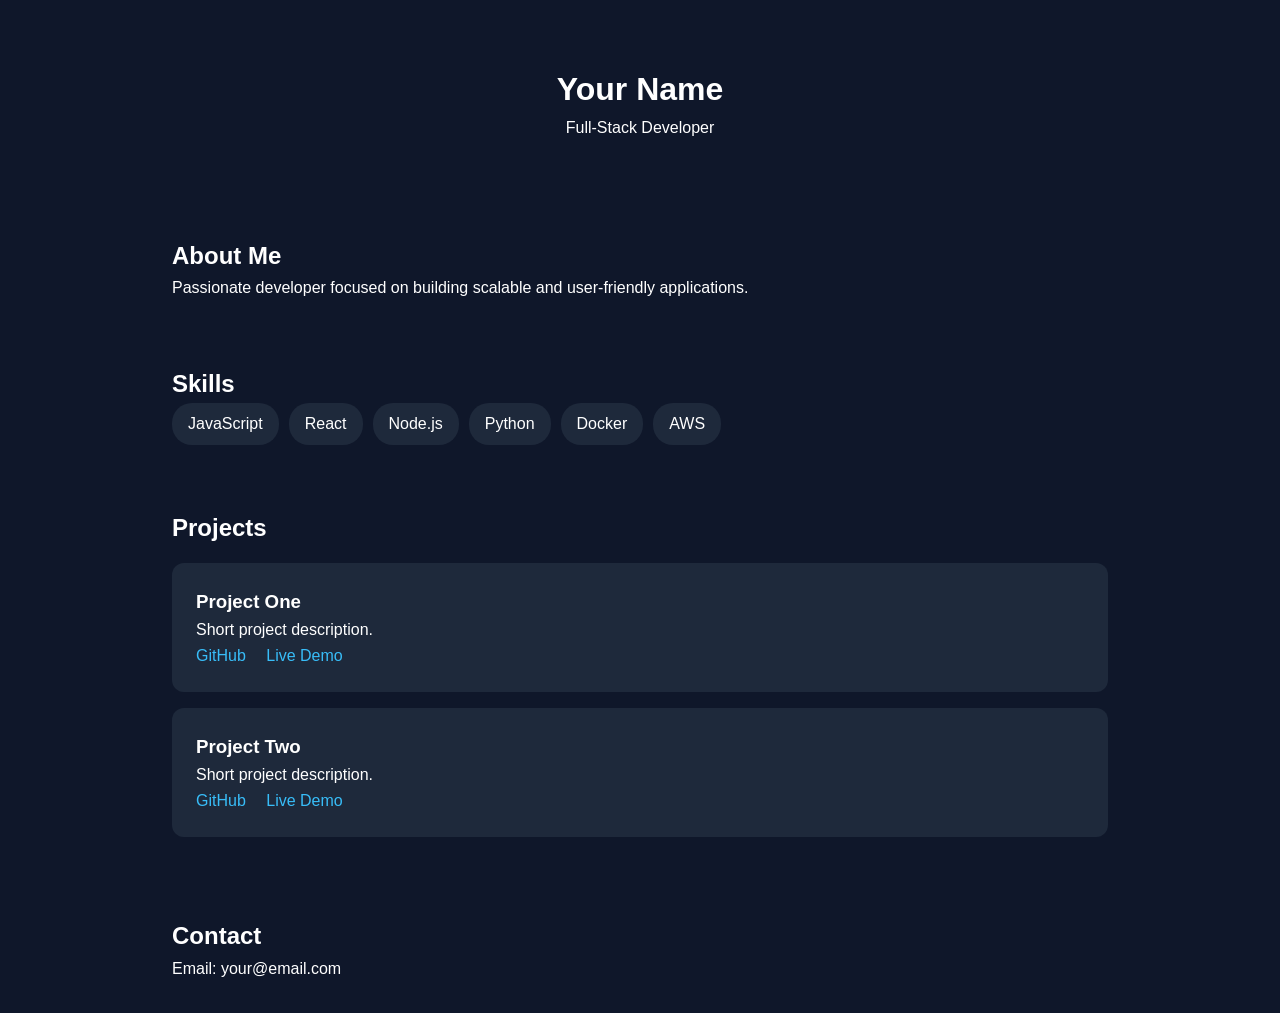
==== index.html @ a0dd7fea "Deleting portfolie file" ====
<!DOCTYPE html>
<html lang="en">
<head>
  <meta charset="UTF-8">
  <meta name="viewport" content="width=device-width, initial-scale=1.0">
  <title>Your Name | Developer Portfolio</title>
  <link rel="stylesheet" href="styles.css">
</head>
<body>

<header>
  <h1>Your Name</h1>
  <p>Full-Stack Developer</p>
</header>

<section id="about">
  <h2>About Me</h2>
  <p>
    Passionate developer focused on building scalable and user-friendly
    applications.
  </p>
</section>

<section id="skills">
  <h2>Skills</h2>
  <div class="skills">
    <span>JavaScript</span>
    <span>React</span>
    <span>Node.js</span>
    <span>Python</span>
    <span>Docker</span>
    <span>AWS</span>
  </div>
</section>

<section id="projects">
  <h2>Projects</h2>

  <div class="project-card">
    <h3>Project One</h3>
    <p>Short project description.</p>
    <a href="#">GitHub</a>
    <a href="#">Live Demo</a>
  </div>

  <div class="project-card">
    <h3>Project Two</h3>
    <p>Short project description.</p>
    <a href="#">GitHub</a>
    <a href="#">Live Demo</a>
  </div>
</section>

<section id="contact">
  <h2>Contact</h2>
  <p>Email: your@email.com</p>
</section>

</body>
</html>
---- styles.css ----
* {
  margin: 0;
  padding: 0;
  box-sizing: border-box;
}

body {
  font-family: Inter, sans-serif;
  line-height: 1.6;
  background: #0f172a;
  color: white;
}

header {
  text-align: center;
  padding: 4rem 1rem;
}

section {
  max-width: 1000px;
  margin: auto;
  padding: 2rem;
}

.skills {
  display: flex;
  flex-wrap: wrap;
  gap: 10px;
}

.skills span {
  background: #1e293b;
  padding: 8px 16px;
  border-radius: 20px;
}

.project-card {
  background: #1e293b;
  padding: 1.5rem;
  border-radius: 12px;
  margin: 1rem 0;
}

a {
  color: #38bdf8;
  text-decoration: none;
  margin-right: 1rem;
}
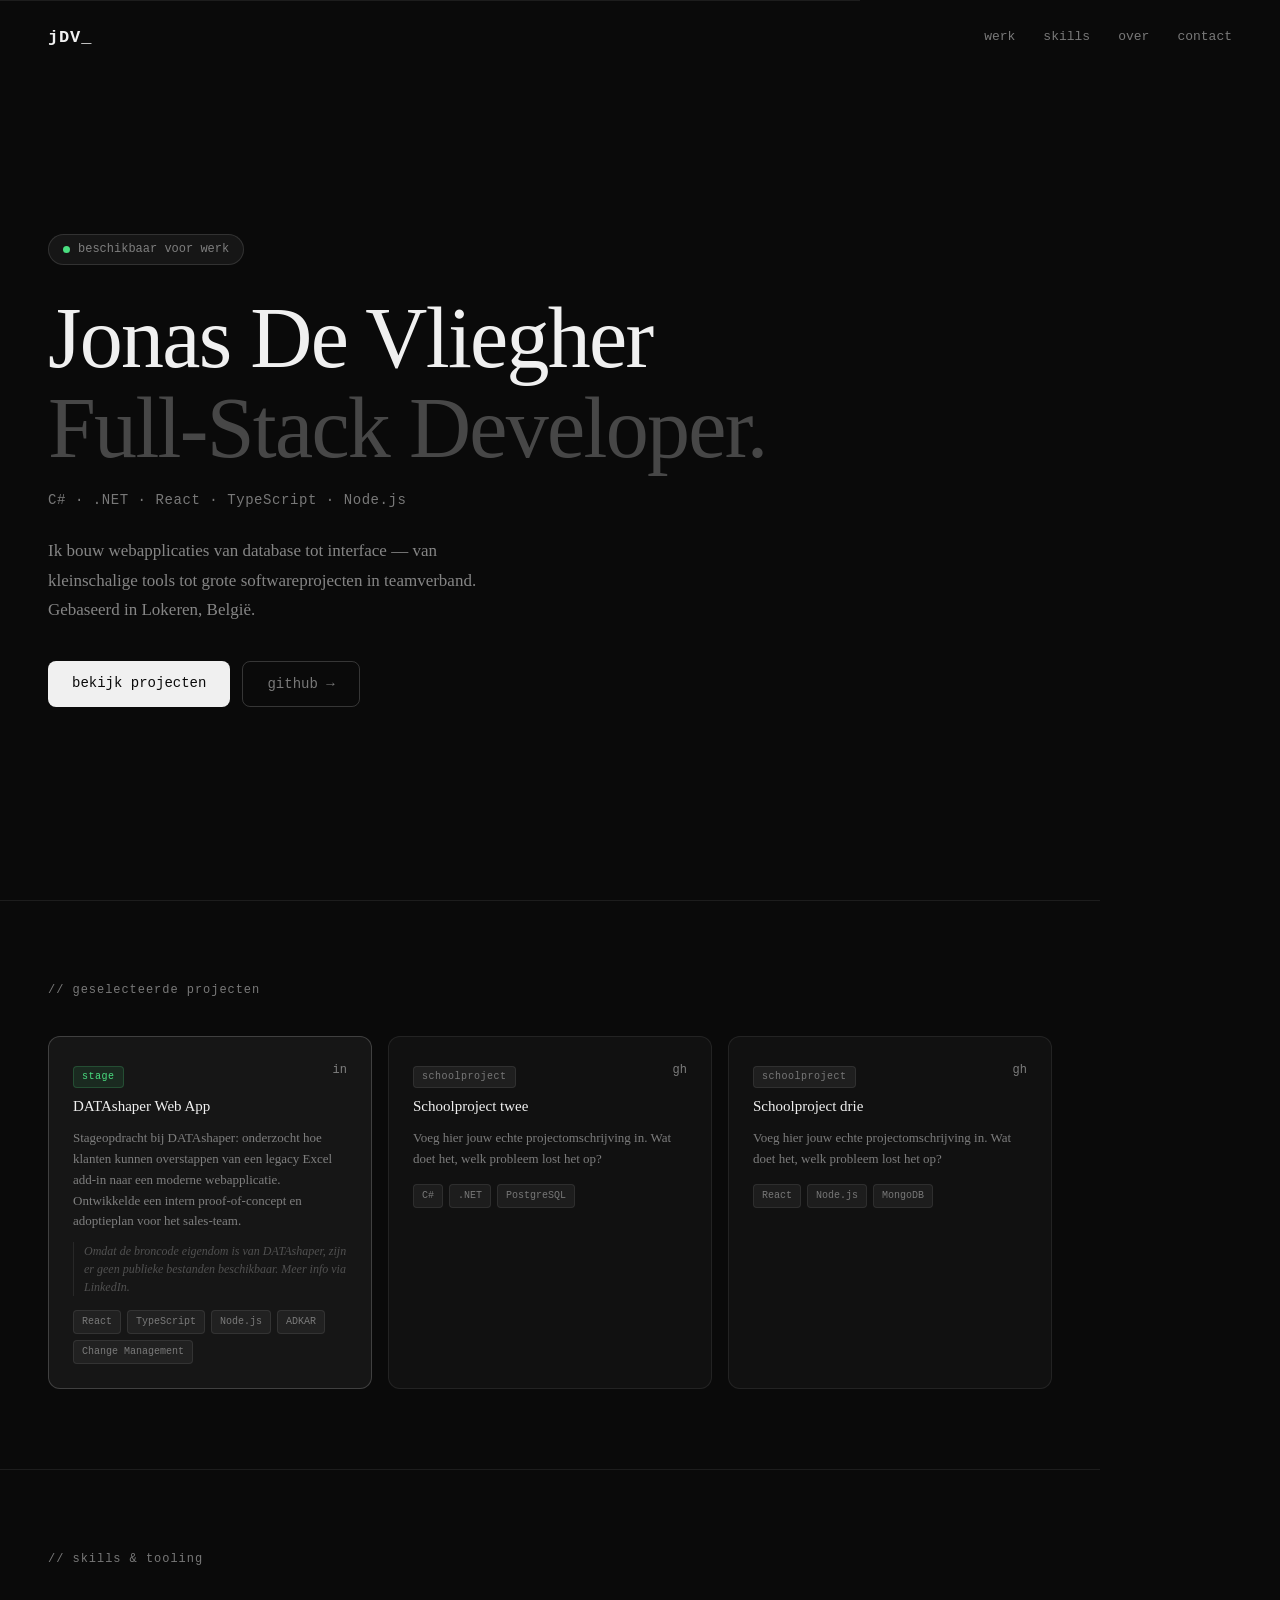
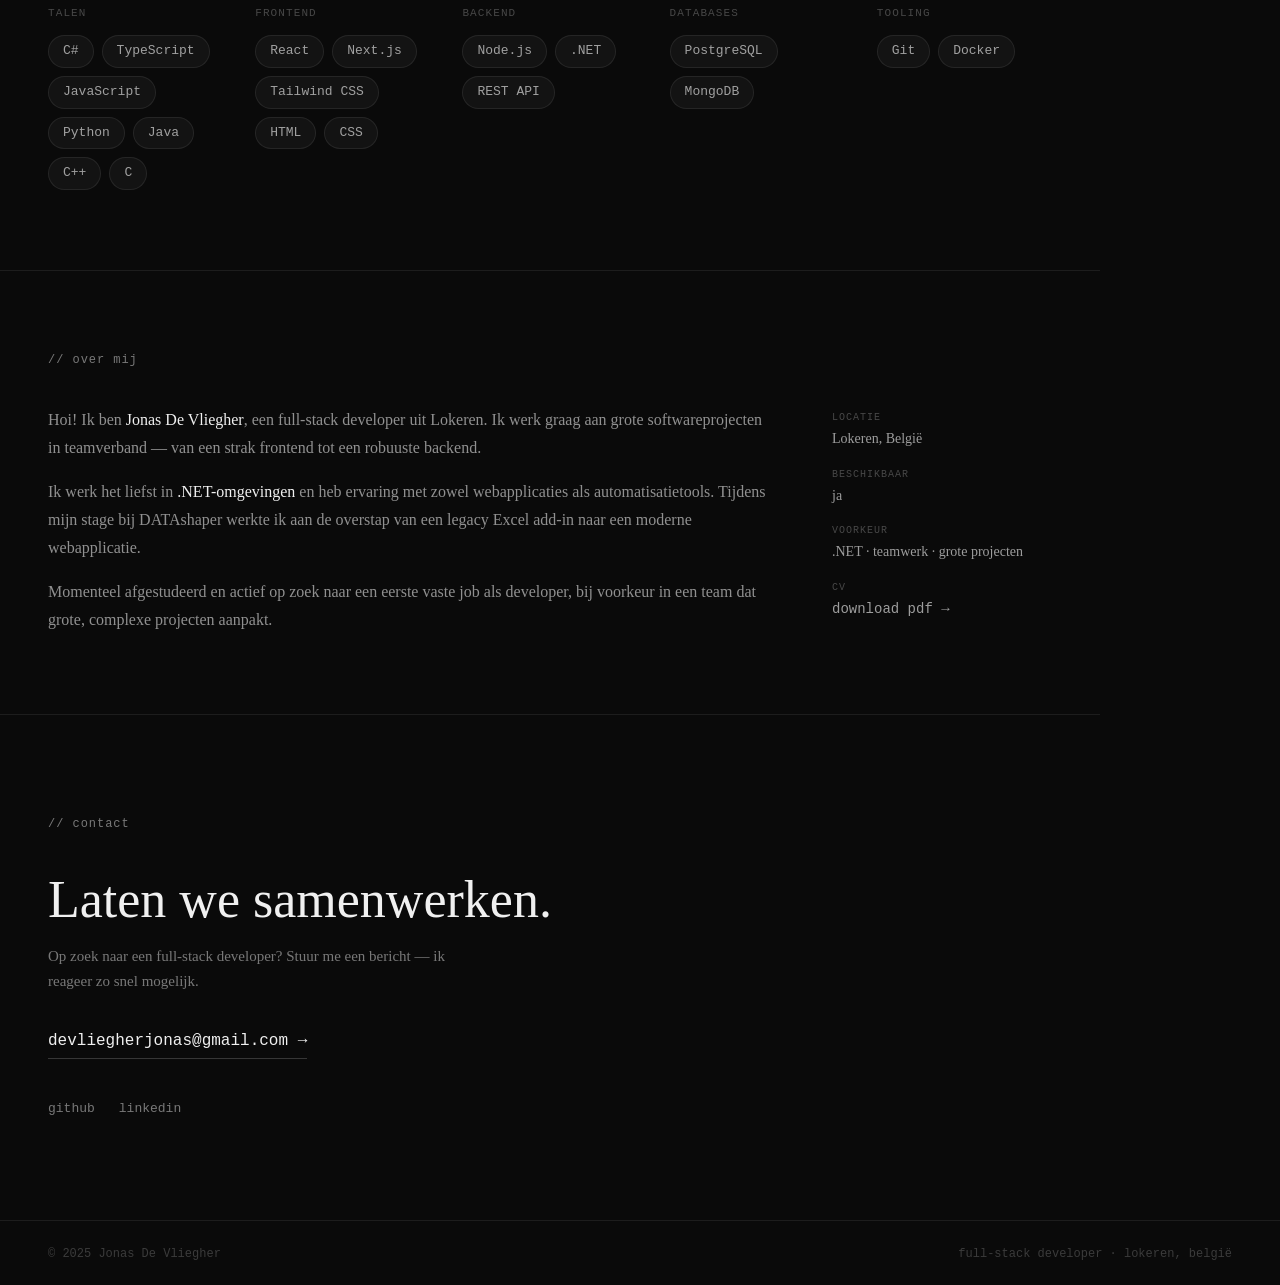
==== commit e9fc7e21: "filled in template" ====
--- a/index.html
+++ b/index.html
@@ -1,60 +1,245 @@
 <!DOCTYPE html>
-<html lang="en">
+<html lang="nl">
 <head>
-  <meta charset="UTF-8">
-  <meta name="viewport" content="width=device-width, initial-scale=1.0">
-  <title>Your Name | Developer Portfolio</title>
-  <link rel="stylesheet" href="styles.css">
+  <meta charset="UTF-8" />
+  <meta name="viewport" content="width=device-width, initial-scale=1.0" />
+  <title>Jonas De Vliegher — Full-Stack Developer</title>
+  <meta name="description" content="Full-Stack Developer gebaseerd in Lokeren, België. C#, .NET, React, TypeScript." />
+  <link rel="stylesheet" href="style.css" />
 </head>
 <body>
 
-<header>
-  <h1>Your Name</h1>
-  <p>Full-Stack Developer</p>
-</header>
-
-<section id="about">
-  <h2>About Me</h2>
-  <p>
-    Passionate developer focused on building scalable and user-friendly
-    applications.
-  </p>
-</section>
-
-<section id="skills">
-  <h2>Skills</h2>
-  <div class="skills">
-    <span>JavaScript</span>
-    <span>React</span>
-    <span>Node.js</span>
-    <span>Python</span>
-    <span>Docker</span>
-    <span>AWS</span>
-  </div>
-</section>
-
-<section id="projects">
-  <h2>Projects</h2>
-
-  <div class="project-card">
-    <h3>Project One</h3>
-    <p>Short project description.</p>
-    <a href="#">GitHub</a>
-    <a href="#">Live Demo</a>
-  </div>
-
-  <div class="project-card">
-    <h3>Project Two</h3>
-    <p>Short project description.</p>
-    <a href="#">GitHub</a>
-    <a href="#">Live Demo</a>
-  </div>
-</section>
-
-<section id="contact">
-  <h2>Contact</h2>
-  <p>Email: your@email.com</p>
-</section>
+  <!-- NAVBAR -->
+  <nav id="navbar">
+    <span class="nav-logo">jDV_</span>
+    <div class="nav-links">
+      <a href="#projects">werk</a>
+      <a href="#skills">skills</a>
+      <a href="#about">over</a>
+      <a href="#contact">contact</a>
+    </div>
+  </nav>
+
+  <!-- HERO -->
+  <section id="hero">
+    <div class="badge fade-up">
+      <span class="pulse-dot"></span>
+      beschikbaar voor werk
+    </div>
+    <h1 class="hero-title fade-up d1">
+      Jonas De Vliegher<br>
+      <span class="dim">Full-Stack Developer.</span>
+    </h1>
+    <p class="hero-stack fade-up d2">C# · .NET · React · TypeScript · Node.js</p>
+    <p class="hero-bio fade-up d3">
+      Ik bouw webapplicaties van database tot interface — van kleinschalige tools
+      tot grote softwareprojecten in teamverband. Gebaseerd in Lokeren, België.
+    </p>
+    <div class="hero-actions fade-up d4">
+      <a href="#projects" class="btn-primary">bekijk projecten</a>
+      <a href="https://github.com/JonasDeVliegher4" target="_blank" rel="noopener noreferrer" class="btn-secondary">github →</a>
+    </div>
+  </section>
+
+  <!-- PROJECTS -->
+  <section id="projects">
+    <span class="section-label">// geselecteerde projecten</span>
+    <div class="projects-grid">
+
+      <!-- Stage -->
+      <div class="project-card featured">
+        <div class="card-top">
+          <div>
+            <span class="type-badge badge-stage">stage</span>
+            <h3 class="project-title">DATAshaper Web App</h3>
+          </div>
+          <div class="card-links">
+            <a href="https://www.linkedin.com/in/jonasdevliegher-21580a300" target="_blank" rel="noopener noreferrer" title="LinkedIn">in</a>
+          </div>
+        </div>
+        <p class="project-desc">
+          Stageopdracht bij DATAshaper: onderzocht hoe klanten kunnen overstappen van een legacy
+          Excel add-in naar een moderne webapplicatie. Ontwikkelde een intern proof-of-concept
+          en adoptieplan voor het sales-team.
+        </p>
+        <p class="project-context">
+          Omdat de broncode eigendom is van DATAshaper, zijn er geen publieke bestanden beschikbaar. Meer info via LinkedIn.
+        </p>
+        <div class="tags">
+          <span class="tag">React</span>
+          <span class="tag">TypeScript</span>
+          <span class="tag">Node.js</span>
+          <span class="tag">ADKAR</span>
+          <span class="tag">Change Management</span>
+        </div>
+      </div>
+
+      <!-- Schoolproject 2 -->
+      <div class="project-card">
+        <div class="card-top">
+          <div>
+            <span class="type-badge badge-school">schoolproject</span>
+            <h3 class="project-title">Schoolproject twee</h3>
+          </div>
+          <div class="card-links">
+            <a href="https://github.com/JonasDeVliegher4" target="_blank" rel="noopener noreferrer" title="GitHub">gh</a>
+          </div>
+        </div>
+        <p class="project-desc">
+          Voeg hier jouw echte projectomschrijving in. Wat doet het, welk probleem lost het op?
+        </p>
+        <div class="tags">
+          <span class="tag">C#</span>
+          <span class="tag">.NET</span>
+          <span class="tag">PostgreSQL</span>
+        </div>
+      </div>
+
+      <!-- Schoolproject 3 -->
+      <div class="project-card">
+        <div class="card-top">
+          <div>
+            <span class="type-badge badge-school">schoolproject</span>
+            <h3 class="project-title">Schoolproject drie</h3>
+          </div>
+          <div class="card-links">
+            <a href="https://github.com/JonasDeVliegher4" target="_blank" rel="noopener noreferrer" title="GitHub">gh</a>
+          </div>
+        </div>
+        <p class="project-desc">
+          Voeg hier jouw echte projectomschrijving in. Wat doet het, welk probleem lost het op?
+        </p>
+        <div class="tags">
+          <span class="tag">React</span>
+          <span class="tag">Node.js</span>
+          <span class="tag">MongoDB</span>
+        </div>
+      </div>
+
+    </div>
+  </section>
+
+  <!-- SKILLS -->
+  <section id="skills">
+    <span class="section-label">// skills & tooling</span>
+    <div class="skills-grid">
+      <div>
+        <span class="skill-category">talen</span>
+        <div class="pills">
+          <span class="pill">C#</span>
+          <span class="pill">TypeScript</span>
+          <span class="pill">JavaScript</span>
+          <span class="pill">Python</span>
+          <span class="pill">Java</span>
+          <span class="pill">C++</span>
+          <span class="pill">C</span>
+        </div>
+      </div>
+      <div>
+        <span class="skill-category">frontend</span>
+        <div class="pills">
+          <span class="pill">React</span>
+          <span class="pill">Next.js</span>
+          <span class="pill">Tailwind CSS</span>
+          <span class="pill">HTML</span>
+          <span class="pill">CSS</span>
+        </div>
+      </div>
+      <div>
+        <span class="skill-category">backend</span>
+        <div class="pills">
+          <span class="pill">Node.js</span>
+          <span class="pill">.NET</span>
+          <span class="pill">REST API</span>
+        </div>
+      </div>
+      <div>
+        <span class="skill-category">databases</span>
+        <div class="pills">
+          <span class="pill">PostgreSQL</span>
+          <span class="pill">MongoDB</span>
+        </div>
+      </div>
+      <div>
+        <span class="skill-category">tooling</span>
+        <div class="pills">
+          <span class="pill">Git</span>
+          <span class="pill">Docker</span>
+        </div>
+      </div>
+    </div>
+  </section>
+
+  <!-- ABOUT -->
+  <section id="about">
+    <span class="section-label">// over mij</span>
+    <div class="about-content">
+      <div class="about-text">
+        <p>
+          Hoi! Ik ben <strong>Jonas De Vliegher</strong>, een full-stack developer uit Lokeren.
+          Ik werk graag aan grote softwareprojecten in teamverband — van een strak frontend
+          tot een robuuste backend.
+        </p>
+        <p>
+          Ik werk het liefst in <strong>.NET-omgevingen</strong> en heb ervaring met zowel
+          webapplicaties als automatisatietools. Tijdens mijn stage bij DATAshaper werkte ik
+          aan de overstap van een legacy Excel add-in naar een moderne webapplicatie.
+        </p>
+        <p>
+          Momenteel afgestudeerd en actief op zoek naar een eerste vaste job als developer,
+          bij voorkeur in een team dat grote, complexe projecten aanpakt.
+        </p>
+      </div>
+      <div class="meta">
+        <div class="meta-item">
+          <span class="meta-key">locatie</span>
+          <span class="meta-val">Lokeren, België</span>
+        </div>
+        <div class="meta-item">
+          <span class="meta-key">beschikbaar</span>
+          <span class="meta-val">ja</span>
+        </div>
+        <div class="meta-item">
+          <span class="meta-key">voorkeur</span>
+          <span class="meta-val">.NET · teamwerk · grote projecten</span>
+        </div>
+        <div class="meta-item">
+          <span class="meta-key">cv</span>
+          <a href="/cv.pdf" class="meta-link">download pdf →</a>
+        </div>
+      </div>
+    </div>
+  </section>
+
+  <!-- CONTACT -->
+  <section id="contact">
+    <span class="section-label">// contact</span>
+    <h2 class="contact-heading">Laten we samenwerken.</h2>
+    <p class="contact-sub">
+      Op zoek naar een full-stack developer? Stuur me een bericht — ik reageer zo snel mogelijk.
+    </p>
+    <a href="mailto:devliegherjonas@gmail.com" class="email-btn">
+      devliegherjonas@gmail.com →
+    </a>
+    <div class="socials">
+      <a href="https://github.com/JonasDeVliegher4" target="_blank" rel="noopener noreferrer">github</a>
+      <a href="https://www.linkedin.com/in/jonasdevliegher-21580a300" target="_blank" rel="noopener noreferrer">linkedin</a>
+    </div>
+  </section>
+
+  <!-- FOOTER -->
+  <footer>
+    <span>© 2025 Jonas De Vliegher</span>
+    <span>full-stack developer · lokeren, belgië</span>
+  </footer>
+
+  <script>
+    // Navbar scroll effect
+    const navbar = document.getElementById('navbar');
+    window.addEventListener('scroll', () => {
+      navbar.classList.toggle('scrolled', window.scrollY > 40);
+    });
+  </script>
 
 </body>
-</html>+</html>
--- a/style.css
+++ b/style.css
@@ -0,0 +1,281 @@
+*, *::before, *::after { box-sizing: border-box; margin: 0; padding: 0; }
+
+:root {
+  --bg: #0a0a0a;
+  --surface: #111;
+  --border: rgba(255,255,255,0.08);
+  --border-hover: rgba(255,255,255,0.18);
+  --text: #f0f0f0;
+  --muted: rgba(255,255,255,0.45);
+  --green: #4ade80;
+  --blue: #60a5fa;
+}
+
+html { scroll-behavior: smooth; }
+
+body {
+  background: var(--bg);
+  color: var(--text);
+  font-family: Georgia, "Times New Roman", serif;
+  line-height: 1.6;
+  -webkit-font-smoothing: antialiased;
+}
+
+a { color: inherit; text-decoration: none; }
+
+/* ── ANIMATIONS ── */
+@keyframes fadeUp {
+  from { opacity: 0; transform: translateY(16px); }
+  to   { opacity: 1; transform: translateY(0); }
+}
+@keyframes pulse {
+  0%, 100% { opacity: 1; }
+  50%       { opacity: 0.3; }
+}
+
+.fade-up { animation: fadeUp 0.6s ease forwards; opacity: 0; }
+.d1 { animation-delay: 0.1s; }
+.d2 { animation-delay: 0.2s; }
+.d3 { animation-delay: 0.3s; }
+.d4 { animation-delay: 0.4s; }
+.d5 { animation-delay: 0.5s; }
+
+/* ── NAVBAR ── */
+nav {
+  position: fixed; top: 0; left: 0; right: 0; z-index: 100;
+  display: flex; justify-content: space-between; align-items: center;
+  padding: 24px 48px;
+  transition: background 0.3s, border-color 0.3s, padding 0.3s;
+  border-bottom: 0.5px solid transparent;
+}
+nav.scrolled {
+  background: rgba(10,10,10,0.88);
+  backdrop-filter: blur(12px);
+  border-bottom-color: var(--border);
+  padding: 16px 48px;
+}
+.nav-logo {
+  font-size: 17px; font-weight: 600;
+  letter-spacing: 0.05em; font-family: monospace;
+}
+.nav-links { display: flex; gap: 28px; }
+.nav-links a {
+  font-size: 13px; color: var(--muted);
+  font-family: monospace; transition: color 0.2s;
+}
+.nav-links a:hover { color: var(--text); }
+
+/* ── HERO ── */
+#hero {
+  min-height: 100vh;
+  display: flex; flex-direction: column; justify-content: center;
+  padding: 120px 48px 80px;
+  max-width: 860px;
+}
+.badge {
+  display: inline-flex; align-items: center; gap: 8px;
+  background: rgba(255,255,255,0.05);
+  border: 0.5px solid rgba(255,255,255,0.12);
+  border-radius: 20px; padding: 5px 14px;
+  font-size: 12px; color: var(--muted);
+  margin-bottom: 28px; font-family: monospace; width: fit-content;
+}
+.pulse-dot {
+  width: 7px; height: 7px; border-radius: 50%;
+  background: var(--green);
+  animation: pulse 2s infinite;
+}
+h1.hero-title {
+  font-size: clamp(48px, 8vw, 86px);
+  font-weight: 400; line-height: 1.05;
+  letter-spacing: -0.02em; margin-bottom: 16px;
+}
+h1.hero-title .dim { color: rgba(255,255,255,0.25); }
+.hero-stack {
+  font-family: monospace; font-size: 14px;
+  color: var(--muted); margin-bottom: 24px; letter-spacing: 0.04em;
+}
+.hero-bio {
+  font-size: 17px; color: rgba(255,255,255,0.5);
+  max-width: 460px; line-height: 1.75; margin-bottom: 36px;
+}
+.hero-actions { display: flex; gap: 12px; flex-wrap: wrap; }
+.btn-primary {
+  background: var(--text); color: var(--bg);
+  padding: 11px 24px; border-radius: 8px;
+  font-size: 14px; font-family: monospace;
+  transition: opacity 0.2s; display: inline-block;
+}
+.btn-primary:hover { opacity: 0.85; }
+.btn-secondary {
+  background: transparent; color: var(--muted);
+  border: 0.5px solid var(--border-hover);
+  padding: 11px 24px; border-radius: 8px;
+  font-size: 14px; font-family: monospace;
+  transition: color 0.2s, border-color 0.2s; display: inline-block;
+}
+.btn-secondary:hover { color: var(--text); border-color: rgba(255,255,255,0.3); }
+
+/* ── SECTIONS ── */
+section {
+  padding: 80px 48px;
+  border-top: 0.5px solid var(--border);
+  max-width: 1100px;
+}
+.section-label {
+  display: block; font-family: monospace;
+  font-size: 12px; color: var(--muted);
+  letter-spacing: 0.08em; margin-bottom: 36px;
+}
+
+/* ── PROJECTS ── */
+.projects-grid {
+  display: grid;
+  grid-template-columns: repeat(auto-fit, minmax(280px, 1fr));
+  gap: 16px;
+}
+.project-card {
+  background: rgba(255,255,255,0.03);
+  border: 0.5px solid var(--border);
+  border-radius: 12px; padding: 24px;
+  display: flex; flex-direction: column; gap: 10px;
+  transition: border-color 0.2s, background 0.2s;
+}
+.project-card:hover {
+  border-color: var(--border-hover);
+  background: rgba(255,255,255,0.05);
+}
+.project-card.featured {
+  border-color: rgba(255,255,255,0.18);
+  background: rgba(255,255,255,0.05);
+}
+.card-top {
+  display: flex; justify-content: space-between;
+  align-items: flex-start; gap: 12px;
+}
+.type-badge {
+  display: inline-block; font-size: 10px;
+  font-family: monospace; border-radius: 4px;
+  padding: 2px 8px; margin-bottom: 6px; letter-spacing: 0.05em;
+}
+.badge-stage {
+  background: rgba(74,222,128,0.1); color: #4ade80;
+  border: 0.5px solid rgba(74,222,128,0.2);
+}
+.badge-school {
+  background: rgba(255,255,255,0.06); color: rgba(255,255,255,0.4);
+  border: 0.5px solid var(--border);
+}
+.badge-persoonlijk {
+  background: rgba(96,165,250,0.1); color: #60a5fa;
+  border: 0.5px solid rgba(96,165,250,0.2);
+}
+.project-title {
+  font-size: 15px; font-weight: 500;
+  color: var(--text); font-family: Georgia, serif;
+}
+.card-links { display: flex; gap: 12px; flex-shrink: 0; }
+.card-links a {
+  font-size: 12px; font-family: monospace;
+  color: var(--muted); transition: color 0.2s;
+}
+.card-links a:hover { color: var(--text); }
+.project-desc { font-size: 13px; color: var(--muted); line-height: 1.6; }
+.project-context {
+  font-size: 12px; color: rgba(255,255,255,0.25);
+  line-height: 1.5; font-style: italic;
+  border-left: 1.5px solid var(--border); padding-left: 10px;
+}
+.tags { display: flex; flex-wrap: wrap; gap: 6px; margin-top: 4px; }
+.tag {
+  font-size: 10px; font-family: monospace;
+  color: rgba(255,255,255,0.4);
+  background: rgba(255,255,255,0.05);
+  border: 0.5px solid var(--border);
+  border-radius: 4px; padding: 3px 8px;
+}
+
+/* ── SKILLS ── */
+.skills-grid {
+  display: grid;
+  grid-template-columns: repeat(auto-fit, minmax(160px, 1fr));
+  gap: 32px;
+}
+.skill-category {
+  display: block; font-family: monospace; font-size: 11px;
+  color: rgba(255,255,255,0.25); letter-spacing: 0.1em;
+  text-transform: uppercase; margin-bottom: 12px;
+}
+.pills { display: flex; flex-wrap: wrap; gap: 8px; }
+.pill {
+  font-size: 13px; font-family: monospace;
+  color: rgba(255,255,255,0.6);
+  background: rgba(255,255,255,0.04);
+  border: 0.5px solid var(--border);
+  border-radius: 20px; padding: 5px 14px;
+  transition: border-color 0.2s, color 0.2s;
+}
+.pill:hover { border-color: var(--border-hover); color: var(--text); }
+
+/* ── ABOUT ── */
+.about-content {
+  display: grid; grid-template-columns: 1fr 220px; gap: 64px; align-items: start;
+}
+.about-text { display: flex; flex-direction: column; gap: 16px; }
+.about-text p { font-size: 16px; color: rgba(255,255,255,0.55); line-height: 1.75; }
+.about-text strong { color: var(--text); font-weight: 500; }
+.meta { display: flex; flex-direction: column; gap: 16px; padding-top: 4px; }
+.meta-item { display: flex; flex-direction: column; gap: 2px; }
+.meta-key {
+  font-family: monospace; font-size: 10px;
+  color: rgba(255,255,255,0.25); text-transform: uppercase; letter-spacing: 0.1em;
+}
+.meta-val { font-size: 14px; color: rgba(255,255,255,0.6); }
+.meta-link {
+  font-size: 14px; color: rgba(255,255,255,0.6);
+  font-family: monospace; transition: color 0.2s;
+}
+.meta-link:hover { color: var(--text); }
+
+/* ── CONTACT ── */
+#contact { padding: 100px 48px; }
+.contact-heading {
+  font-size: clamp(32px, 5vw, 52px);
+  font-weight: 400; margin-bottom: 16px; line-height: 1.1;
+}
+.contact-sub {
+  font-size: 15px; color: var(--muted);
+  max-width: 440px; line-height: 1.7; margin-bottom: 32px;
+}
+.email-btn {
+  display: inline-block; font-family: monospace; font-size: 16px;
+  color: var(--text); border-bottom: 0.5px solid var(--border-hover);
+  padding-bottom: 4px; transition: border-color 0.2s; margin-bottom: 40px;
+}
+.email-btn:hover { border-color: var(--text); }
+.socials { display: flex; gap: 24px; }
+.socials a {
+  font-family: monospace; font-size: 13px;
+  color: var(--muted); transition: color 0.2s;
+}
+.socials a:hover { color: var(--text); }
+
+/* ── FOOTER ── */
+footer {
+  border-top: 0.5px solid var(--border);
+  padding: 24px 48px;
+  display: flex; justify-content: space-between;
+  align-items: center; flex-wrap: wrap; gap: 8px;
+}
+footer span { font-family: monospace; font-size: 12px; color: rgba(255,255,255,0.2); }
+
+/* ── RESPONSIVE ── */
+@media (max-width: 700px) {
+  nav, nav.scrolled { padding: 18px 24px; }
+  .nav-links { gap: 18px; }
+  #hero { padding: 100px 24px 60px; }
+  section { padding: 60px 24px; }
+  #contact { padding: 60px 24px; }
+  .about-content { grid-template-columns: 1fr; gap: 36px; }
+  footer { padding: 20px 24px; flex-direction: column; align-items: flex-start; }
+}
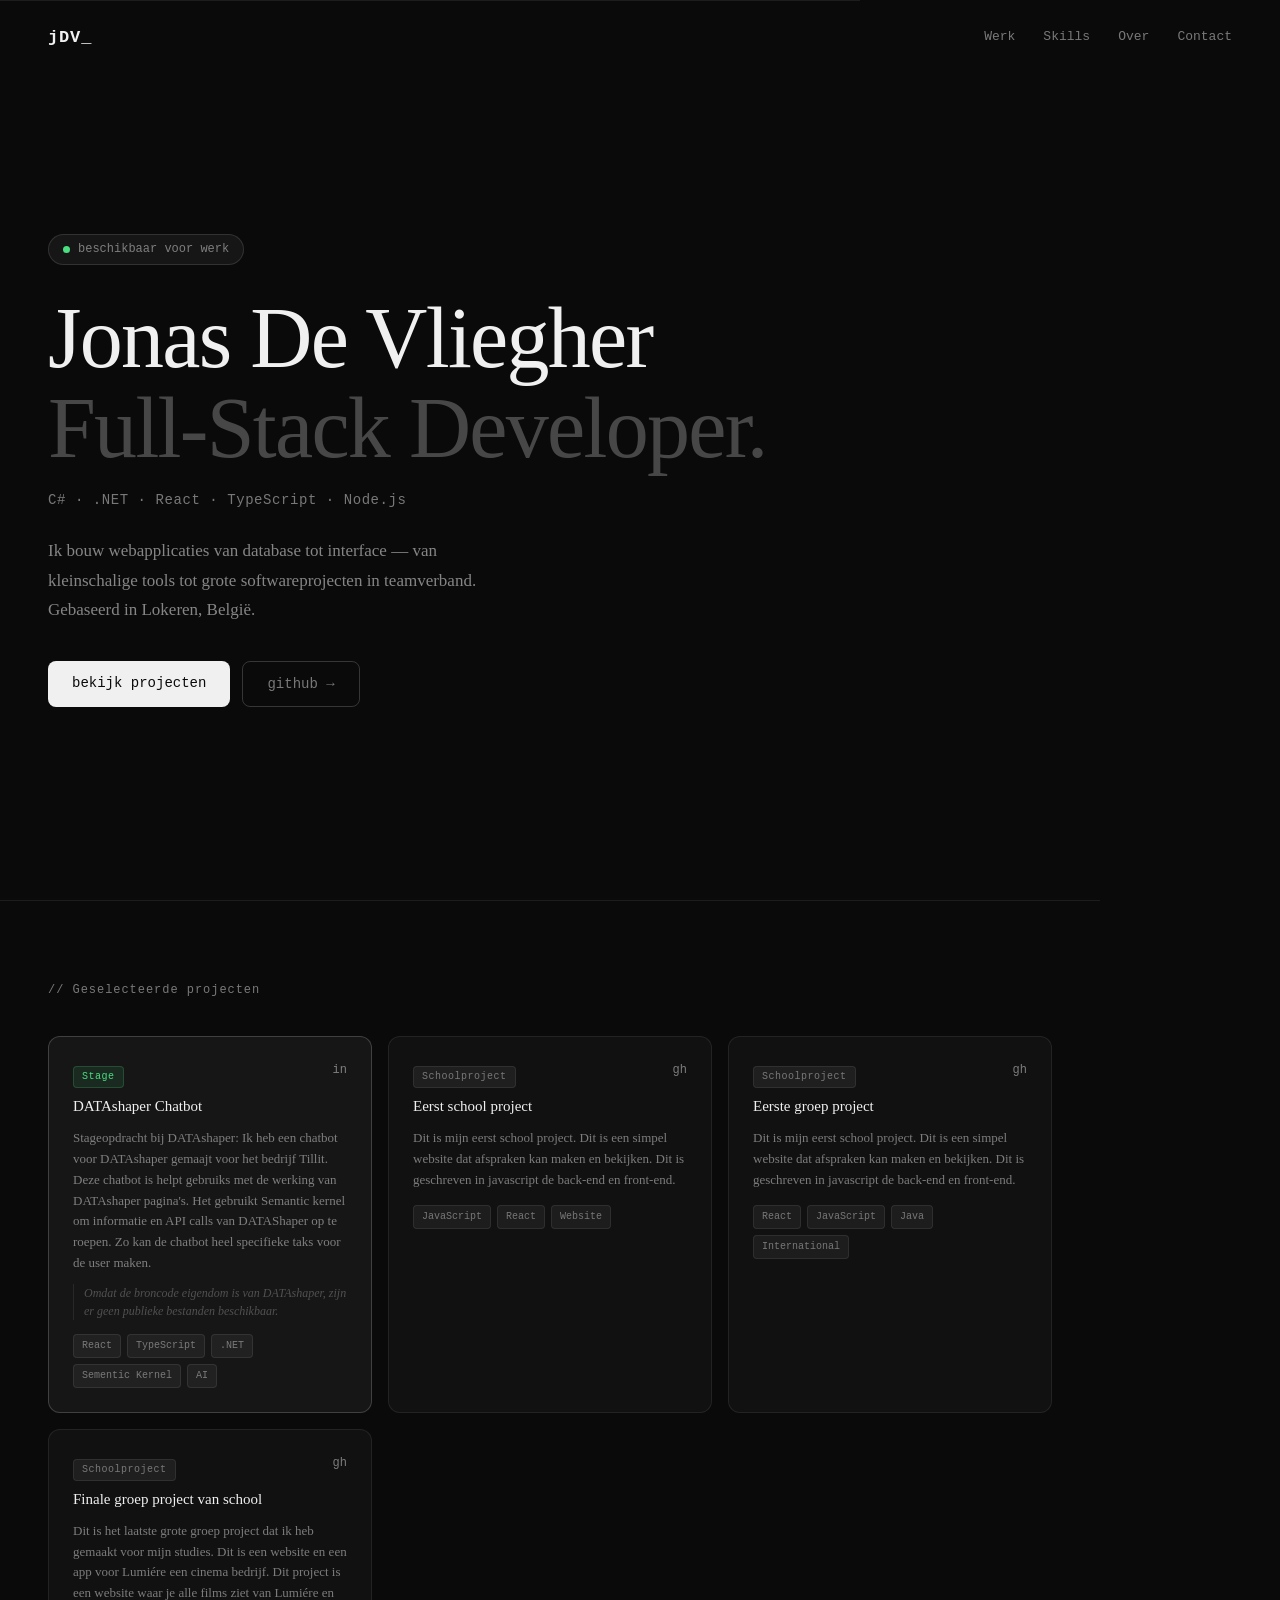
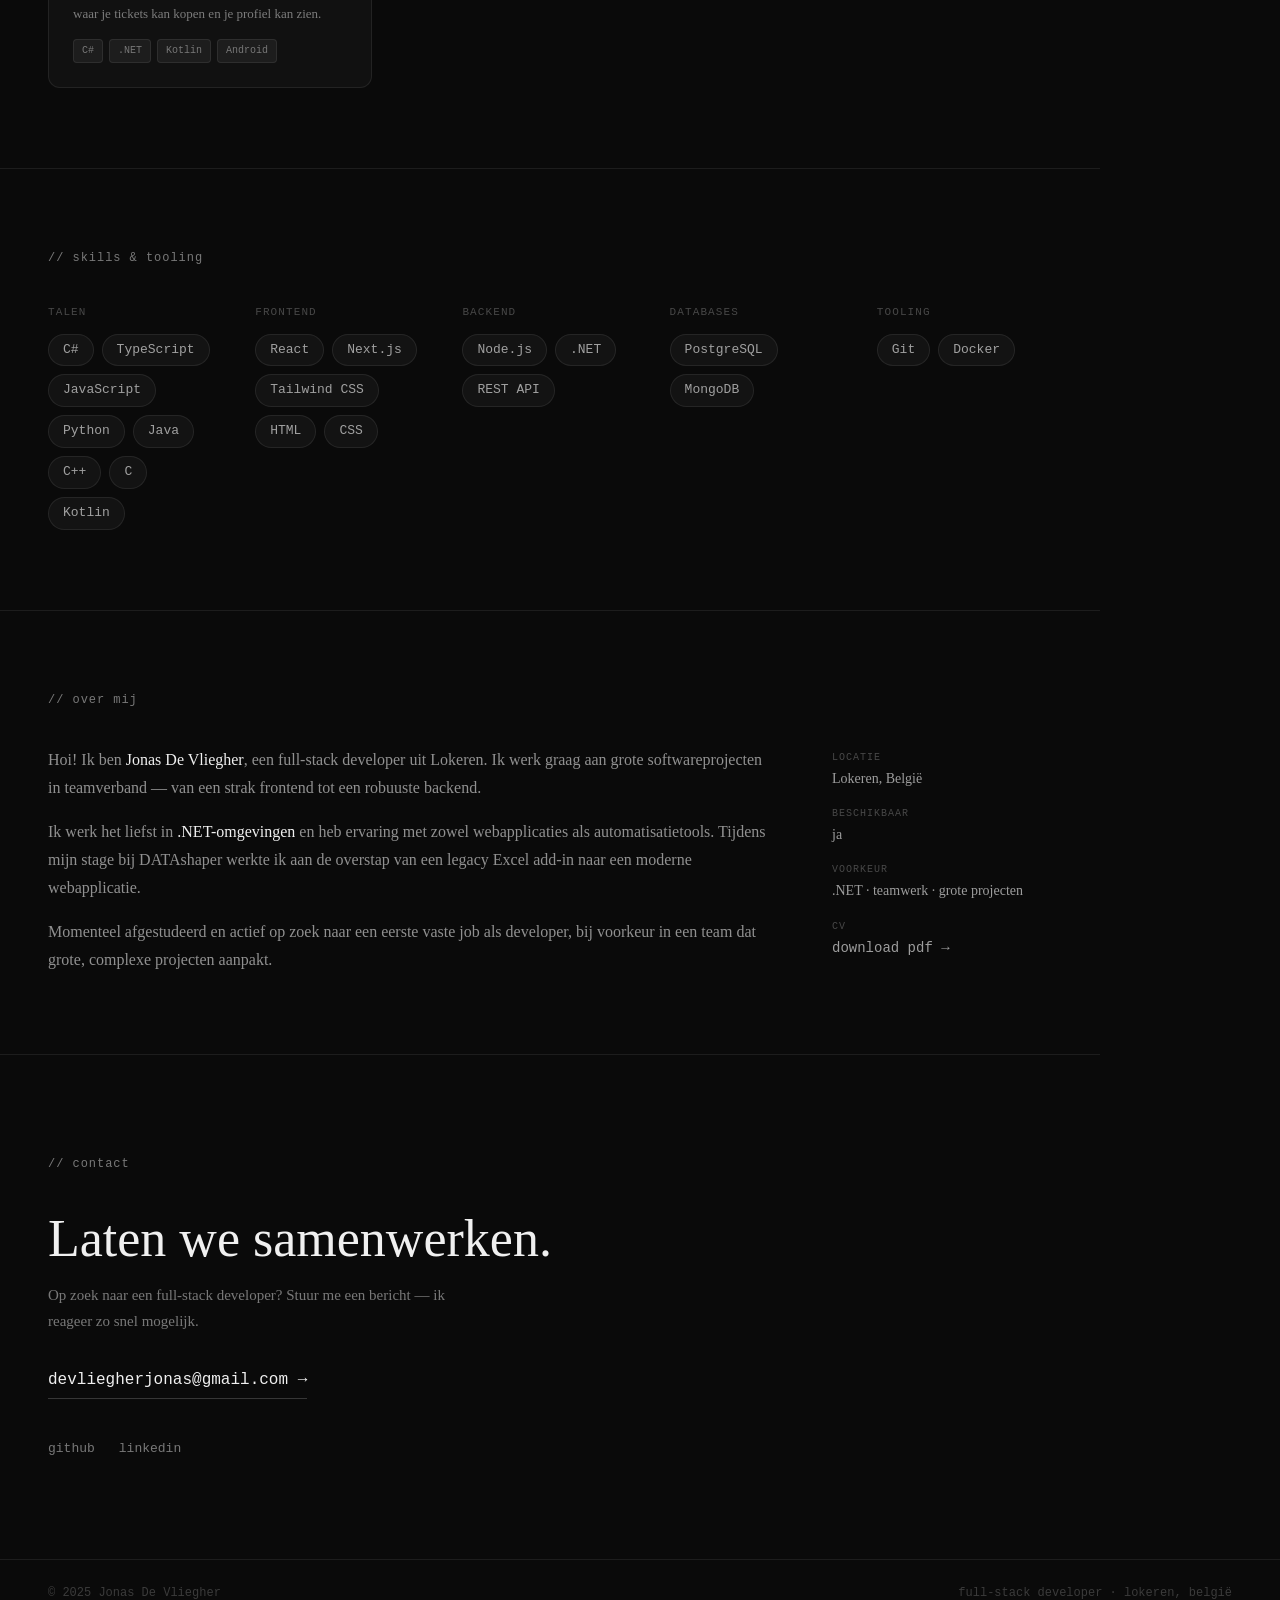
==== commit 60f4d08b: "add projects" ====
--- a/index.html
+++ b/index.html
@@ -13,10 +13,10 @@
   <nav id="navbar">
     <span class="nav-logo">jDV_</span>
     <div class="nav-links">
-      <a href="#projects">werk</a>
-      <a href="#skills">skills</a>
-      <a href="#about">over</a>
-      <a href="#contact">contact</a>
+      <a href="#projects">Werk</a>
+      <a href="#skills">Skills</a>
+      <a href="#about">Over</a>
+      <a href="#contact">Contact</a>
     </div>
   </nav>
 
@@ -43,34 +43,35 @@
 
   <!-- PROJECTS -->
   <section id="projects">
-    <span class="section-label">// geselecteerde projecten</span>
+    <span class="section-label">// Geselecteerde projecten</span>
     <div class="projects-grid">
 
       <!-- Stage -->
       <div class="project-card featured">
         <div class="card-top">
           <div>
-            <span class="type-badge badge-stage">stage</span>
-            <h3 class="project-title">DATAshaper Web App</h3>
-          </div>
-          <div class="card-links">
-            <a href="https://www.linkedin.com/in/jonasdevliegher-21580a300" target="_blank" rel="noopener noreferrer" title="LinkedIn">in</a>
-          </div>
-        </div>
-        <p class="project-desc">
-          Stageopdracht bij DATAshaper: onderzocht hoe klanten kunnen overstappen van een legacy
-          Excel add-in naar een moderne webapplicatie. Ontwikkelde een intern proof-of-concept
-          en adoptieplan voor het sales-team.
+            <span class="type-badge badge-stage">Stage</span>
+            <h3 class="project-title">DATAshaper Chatbot</h3>
+          </div>
+          <div class="card-links">
+            <a href="https://www.linkedin.com/posts/tillit_datashaper-tillit-datastrategie-activity-7463483792855478272-rVcd?utm_source=share&utm_medium=member_desktop&rcm=ACoAAE0BpLEBLDU7LPq6P5zX3p8qAJbvuUrY53A" target="_blank" rel="noopener noreferrer" title="LinkedIn">in</a>
+          </div>
+        </div>
+        <p class="project-desc">
+          Stageopdracht bij DATAshaper: Ik heb een chatbot voor DATAshaper gemaajt voor het bedrijf Tillit. 
+          Deze chatbot is helpt gebruiks met de werking van DATAshaper pagina's. 
+          Het gebruikt Semantic kernel om informatie en API calls van DATAShaper op te roepen.
+          Zo kan de chatbot heel specifieke taks voor de user maken.
         </p>
         <p class="project-context">
-          Omdat de broncode eigendom is van DATAshaper, zijn er geen publieke bestanden beschikbaar. Meer info via LinkedIn.
+          Omdat de broncode eigendom is van DATAshaper, zijn er geen publieke bestanden beschikbaar.
         </p>
         <div class="tags">
           <span class="tag">React</span>
           <span class="tag">TypeScript</span>
-          <span class="tag">Node.js</span>
-          <span class="tag">ADKAR</span>
-          <span class="tag">Change Management</span>
+          <span class="tag">.NET</span>
+          <span class="tag">Sementic Kernel</span>
+          <span class="tag">AI</span>
         </div>
       </div>
 
@@ -78,41 +79,64 @@
       <div class="project-card">
         <div class="card-top">
           <div>
-            <span class="type-badge badge-school">schoolproject</span>
-            <h3 class="project-title">Schoolproject twee</h3>
-          </div>
-          <div class="card-links">
-            <a href="https://github.com/JonasDeVliegher4" target="_blank" rel="noopener noreferrer" title="GitHub">gh</a>
-          </div>
-        </div>
-        <p class="project-desc">
-          Voeg hier jouw echte projectomschrijving in. Wat doet het, welk probleem lost het op?
+            <span class="type-badge badge-school">Schoolproject</span>
+            <h3 class="project-title">Eerst school project</h3>
+          </div>
+          <div class="card-links">
+            <a href="https://github.com/JonasDeVliegher4/FirstWebsite-JavaScript" target="_blank" rel="noopener noreferrer" title="GitHub">gh</a>
+          </div>
+        </div>
+        <p class="project-desc">
+          Dit is mijn eerst school project. Dit is een simpel website dat afspraken kan maken en bekijken. Dit is geschreven in javascript de back-end en front-end.
+        </p>
+        <div class="tags">
+          <span class="tag">JavaScript</span>
+          <span class="tag">React</span>
+          <span class="tag">Website</span>
+        </div>
+      </div>
+
+      <!-- Schoolproject 3 -->
+      <div class="project-card">
+        <div class="card-top">
+          <div>
+            <span class="type-badge badge-school">Schoolproject</span>
+            <h3 class="project-title">Eerste groep project</h3>
+          </div>
+          <div class="card-links">
+            <a href="https://github.com/JonasDeVliegher4/FirstWebsite-JavaScript" target="_blank" rel="noopener noreferrer" title="GitHub">gh</a>
+          </div>
+        </div>
+        <p class="project-desc">
+          Dit is mijn eerst school project. Dit is een simpel website dat afspraken kan maken en bekijken. Dit is geschreven in javascript de back-end en front-end.
+        </p>
+        <div class="tags">
+          <span class="tag">React</span>
+          <span class="tag">JavaScript</span>
+          <span class="tag">Java</span>
+          <span class="tag">International</span>
+        </div>
+      </div>
+
+       <!-- Schoolproject 4 -->
+      <div class="project-card">
+        <div class="card-top">
+          <div>
+            <span class="type-badge badge-school">Schoolproject</span>
+            <h3 class="project-title">Finale groep project van school</h3>
+          </div>
+          <div class="card-links">
+            <a href="https://github.com/JonasDeVliegher4/FinalGroupProject-School" target="_blank" rel="noopener noreferrer" title="GitHub">gh</a>
+          </div>
+        </div>
+        <p class="project-desc">
+          Dit is het laatste grote groep project dat ik heb gemaakt voor mijn studies. Dit is een website en een app voor Lumiére een cinema bedrijf. Dit project is een website waar je alle films ziet van Lumiére en waar je tickets kan kopen en je profiel kan zien.
         </p>
         <div class="tags">
           <span class="tag">C#</span>
           <span class="tag">.NET</span>
-          <span class="tag">PostgreSQL</span>
-        </div>
-      </div>
-
-      <!-- Schoolproject 3 -->
-      <div class="project-card">
-        <div class="card-top">
-          <div>
-            <span class="type-badge badge-school">schoolproject</span>
-            <h3 class="project-title">Schoolproject drie</h3>
-          </div>
-          <div class="card-links">
-            <a href="https://github.com/JonasDeVliegher4" target="_blank" rel="noopener noreferrer" title="GitHub">gh</a>
-          </div>
-        </div>
-        <p class="project-desc">
-          Voeg hier jouw echte projectomschrijving in. Wat doet het, welk probleem lost het op?
-        </p>
-        <div class="tags">
-          <span class="tag">React</span>
-          <span class="tag">Node.js</span>
-          <span class="tag">MongoDB</span>
+          <span class="tag">Kotlin</span>
+          <span class="tag">Android</span>
         </div>
       </div>
 
@@ -133,6 +157,7 @@
           <span class="pill">Java</span>
           <span class="pill">C++</span>
           <span class="pill">C</span>
+          <span class="pill">Kotlin</span>
         </div>
       </div>
       <div>
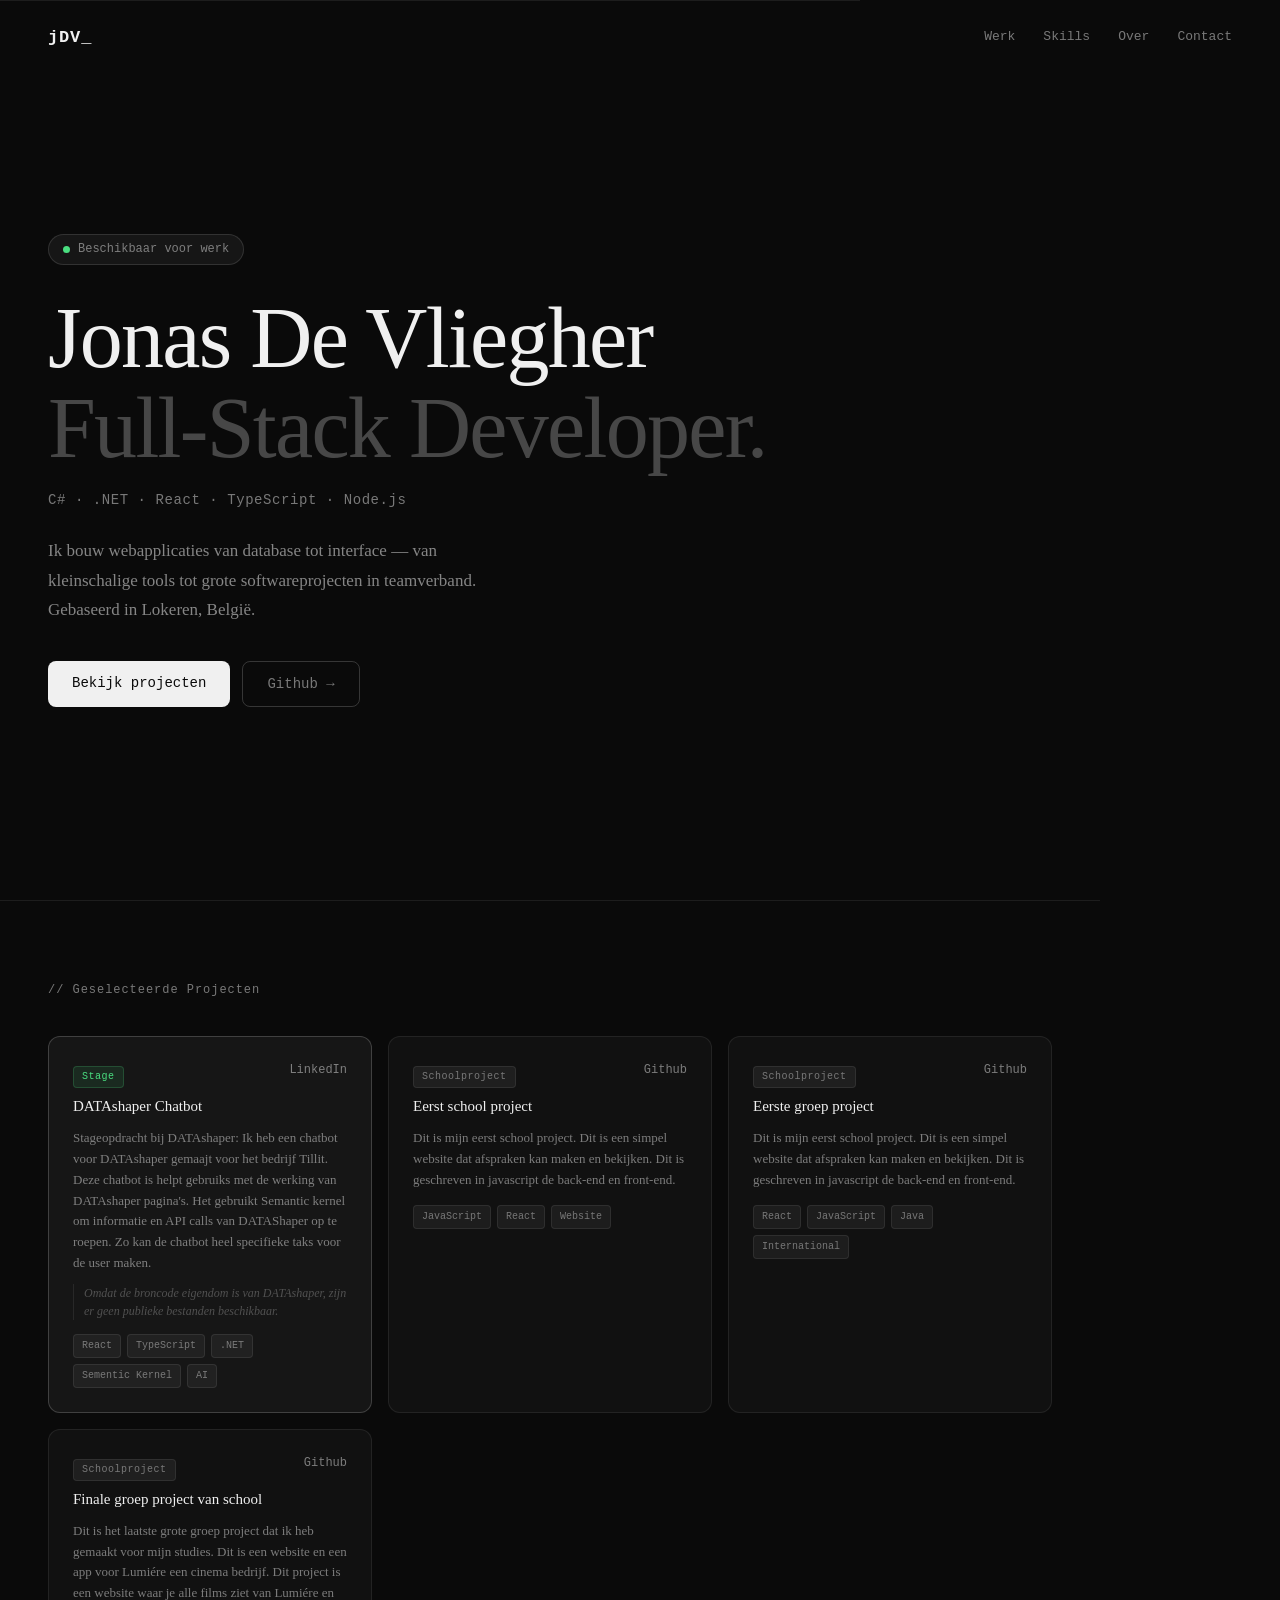
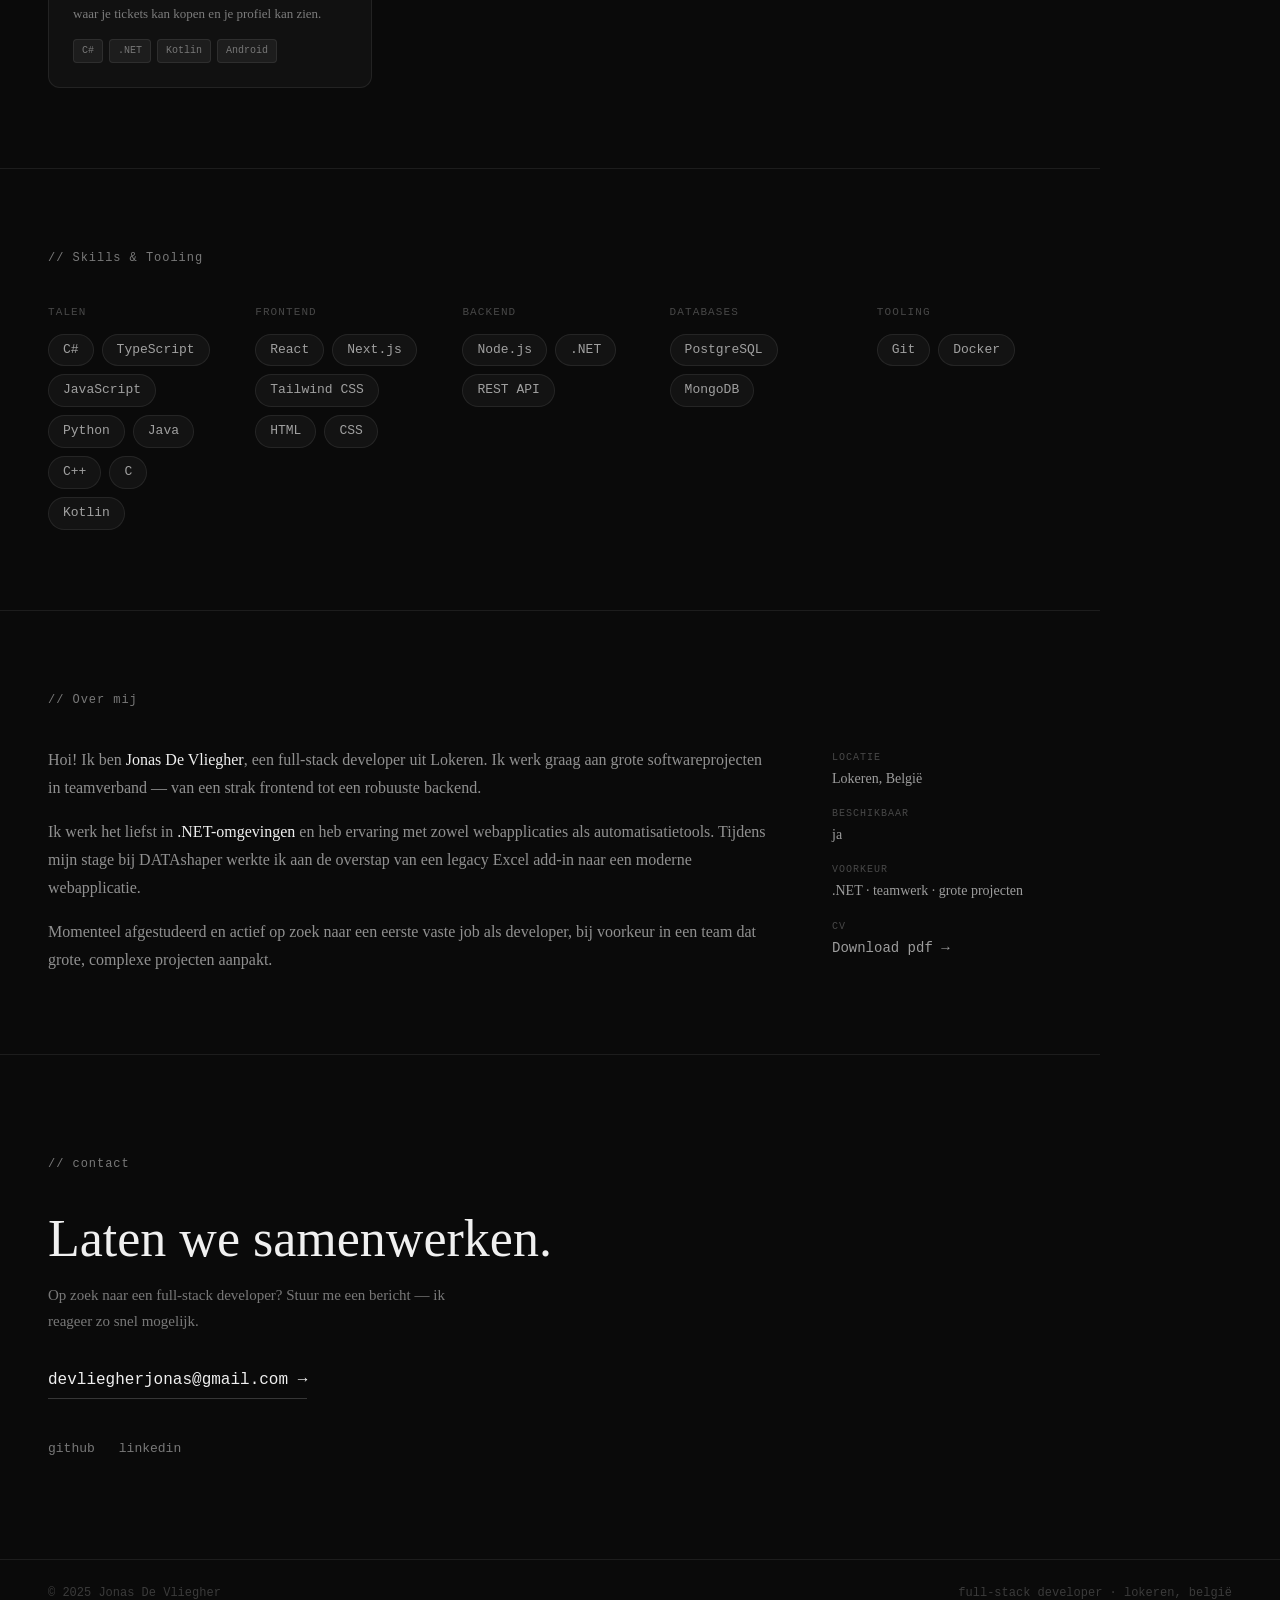
==== commit e6c2b7d9: "verbetering Site" ====
--- a/index.html
+++ b/index.html
@@ -24,7 +24,7 @@
   <section id="hero">
     <div class="badge fade-up">
       <span class="pulse-dot"></span>
-      beschikbaar voor werk
+      Beschikbaar voor werk
     </div>
     <h1 class="hero-title fade-up d1">
       Jonas De Vliegher<br>
@@ -36,14 +36,14 @@
       tot grote softwareprojecten in teamverband. Gebaseerd in Lokeren, België.
     </p>
     <div class="hero-actions fade-up d4">
-      <a href="#projects" class="btn-primary">bekijk projecten</a>
-      <a href="https://github.com/JonasDeVliegher4" target="_blank" rel="noopener noreferrer" class="btn-secondary">github →</a>
+      <a href="#projects" class="btn-primary">Bekijk projecten</a>
+      <a href="https://github.com/JonasDeVliegher4" target="_blank" rel="noopener noreferrer" class="btn-secondary">Github →</a>
     </div>
   </section>
 
   <!-- PROJECTS -->
   <section id="projects">
-    <span class="section-label">// Geselecteerde projecten</span>
+    <span class="section-label">// Geselecteerde Projecten</span>
     <div class="projects-grid">
 
       <!-- Stage -->
@@ -54,7 +54,7 @@
             <h3 class="project-title">DATAshaper Chatbot</h3>
           </div>
           <div class="card-links">
-            <a href="https://www.linkedin.com/posts/tillit_datashaper-tillit-datastrategie-activity-7463483792855478272-rVcd?utm_source=share&utm_medium=member_desktop&rcm=ACoAAE0BpLEBLDU7LPq6P5zX3p8qAJbvuUrY53A" target="_blank" rel="noopener noreferrer" title="LinkedIn">in</a>
+            <a href="https://www.linkedin.com/posts/tillit_datashaper-tillit-datastrategie-activity-7463483792855478272-rVcd?utm_source=share&utm_medium=member_desktop&rcm=ACoAAE0BpLEBLDU7LPq6P5zX3p8qAJbvuUrY53A" target="_blank" rel="noopener noreferrer" title="LinkedIn">LinkedIn</a>
           </div>
         </div>
         <p class="project-desc">
@@ -83,7 +83,7 @@
             <h3 class="project-title">Eerst school project</h3>
           </div>
           <div class="card-links">
-            <a href="https://github.com/JonasDeVliegher4/FirstWebsite-JavaScript" target="_blank" rel="noopener noreferrer" title="GitHub">gh</a>
+            <a href="https://github.com/JonasDeVliegher4/FirstWebsite-JavaScript" target="_blank" rel="noopener noreferrer" title="GitHub">Github</a>
           </div>
         </div>
         <p class="project-desc">
@@ -104,7 +104,7 @@
             <h3 class="project-title">Eerste groep project</h3>
           </div>
           <div class="card-links">
-            <a href="https://github.com/JonasDeVliegher4/FirstWebsite-JavaScript" target="_blank" rel="noopener noreferrer" title="GitHub">gh</a>
+            <a href="https://github.com/JonasDeVliegher4/FirstWebsite-JavaScript" target="_blank" rel="noopener noreferrer" title="GitHub">Github</a>
           </div>
         </div>
         <p class="project-desc">
@@ -126,7 +126,7 @@
             <h3 class="project-title">Finale groep project van school</h3>
           </div>
           <div class="card-links">
-            <a href="https://github.com/JonasDeVliegher4/FinalGroupProject-School" target="_blank" rel="noopener noreferrer" title="GitHub">gh</a>
+            <a href="https://github.com/JonasDeVliegher4/FinalGroupProject-School" target="_blank" rel="noopener noreferrer" title="GitHub">Github</a>
           </div>
         </div>
         <p class="project-desc">
@@ -145,7 +145,7 @@
 
   <!-- SKILLS -->
   <section id="skills">
-    <span class="section-label">// skills & tooling</span>
+    <span class="section-label">// Skills & Tooling</span>
     <div class="skills-grid">
       <div>
         <span class="skill-category">talen</span>
@@ -197,7 +197,7 @@
 
   <!-- ABOUT -->
   <section id="about">
-    <span class="section-label">// over mij</span>
+    <span class="section-label">// Over mij</span>
     <div class="about-content">
       <div class="about-text">
         <p>
@@ -230,7 +230,7 @@
         </div>
         <div class="meta-item">
           <span class="meta-key">cv</span>
-          <a href="/cv.pdf" class="meta-link">download pdf →</a>
+          <a href="cv.pdf" download="Jonas_De_Vliegher_CV.pdf" class="meta-link">Download pdf →</a>
         </div>
       </div>
     </div>
